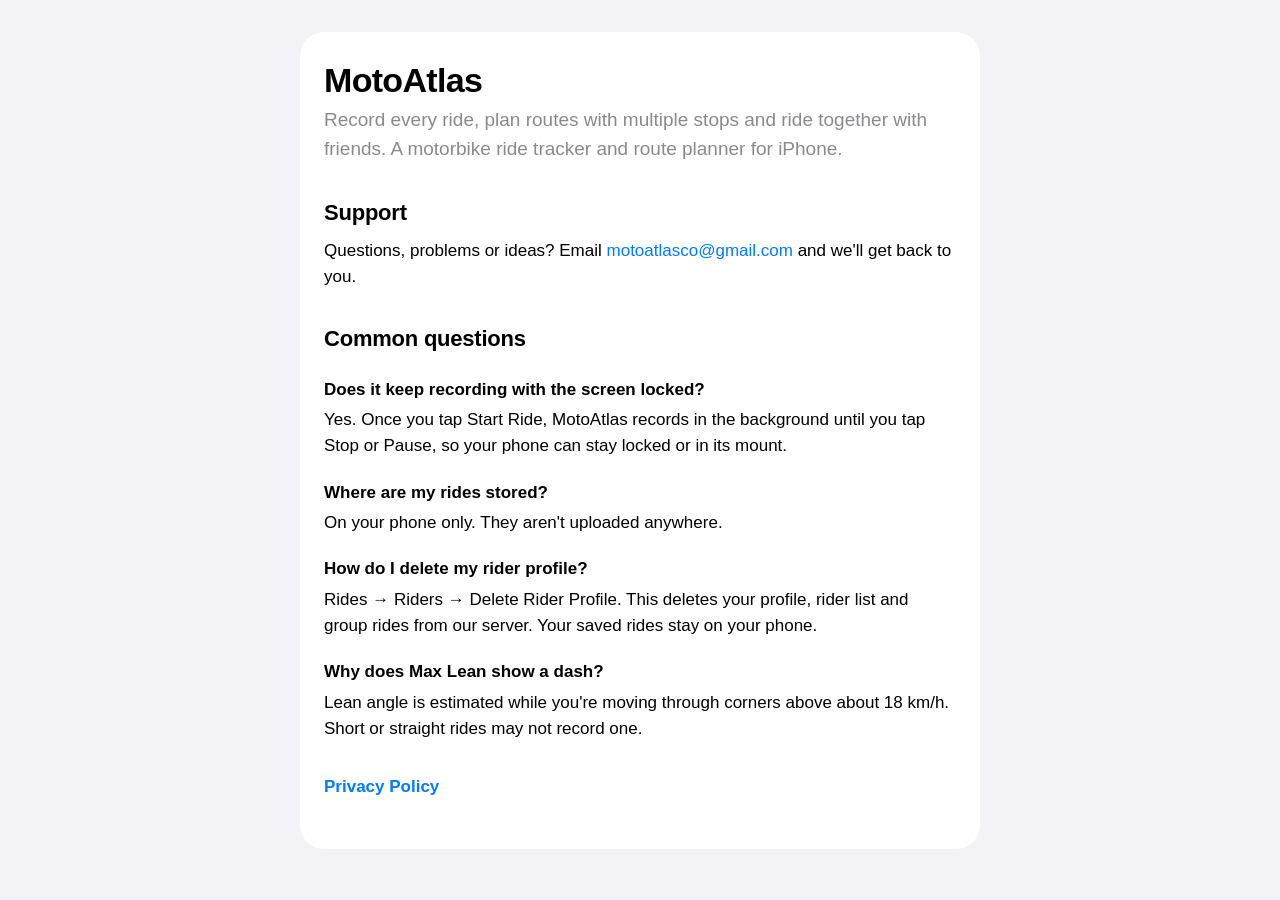
==== index.html @ a6af23c4 "MotoAtlas support page and privacy policy Co-Authored-By: Claude Opus 5.5 <noreply@anthropic.com>" ====
<!doctype html>
<html lang="en">
<head>
  <meta charset="utf-8">
  <meta name="viewport" content="width=device-width, initial-scale=1">
  <title>MotoAtlas Support</title>
  <meta name="description" content="MotoAtlas: motorbike ride tracker and route planner for iPhone. Support and contact.">
  <link rel="stylesheet" href="style.css">
</head>
<body>
  <main>
    <h1>MotoAtlas</h1>
    <p class="lede">Record every ride, plan routes with multiple stops and ride together with
      friends. A motorbike ride tracker and route planner for iPhone.</p>

    <h2>Support</h2>
    <p>Questions, problems or ideas? Email
      <a href="mailto:motoatlasco@gmail.com">motoatlasco@gmail.com</a> and we'll get back to
      you.</p>

    <h2>Common questions</h2>
    <h3>Does it keep recording with the screen locked?</h3>
    <p>Yes. Once you tap Start Ride, MotoAtlas records in the background until you tap Stop or
      Pause, so your phone can stay locked or in its mount.</p>
    <h3>Where are my rides stored?</h3>
    <p>On your phone only. They aren't uploaded anywhere.</p>
    <h3>How do I delete my rider profile?</h3>
    <p>Rides &rarr; Riders &rarr; Delete Rider Profile. This deletes your profile, rider list and
      group rides from our server. Your saved rides stay on your phone.</p>
    <h3>Why does Max Lean show a dash?</h3>
    <p>Lean angle is estimated while you're moving through corners above about 18 km/h. Short or
      straight rides may not record one.</p>

    <p class="links"><a href="privacy.html">Privacy Policy</a></p>
  </main>
</body>
</html>
---- style.css ----
:root {
  --text: #000000;
  --text-secondary: rgba(60, 60, 67, 0.6);
  --background: #f2f2f7;
  --card: #ffffff;
  --accent: #007aff;
  color-scheme: light dark;
}

@media (prefers-color-scheme: dark) {
  :root {
    --text: #ffffff;
    --text-secondary: rgba(235, 235, 245, 0.6);
    --background: #000000;
    --card: #1c1c1e;
    --accent: #0a84ff;
  }
}

* {
  box-sizing: border-box;
}

body {
  margin: 0;
  background: var(--background);
  color: var(--text);
  font: 17px/1.55 -apple-system, BlinkMacSystemFont, "SF Pro Text", "Helvetica Neue", Arial,
    sans-serif;
  -webkit-text-size-adjust: 100%;
}

main {
  max-width: 680px;
  margin: 32px auto;
  padding: 28px 24px 36px;
  background: var(--card);
  border-radius: 24px;
}

@media (max-width: 720px) {
  main {
    margin: 16px;
    padding: 24px 20px 28px;
  }
}

h1 {
  margin: 0 0 4px;
  font-size: 34px;
  line-height: 1.2;
  letter-spacing: -0.02em;
}

h2 {
  margin: 32px 0 8px;
  font-size: 22px;
  letter-spacing: -0.01em;
}

h3 {
  margin: 20px 0 4px;
  font-size: 17px;
}

p,
li {
  margin: 0 0 12px;
}

ul {
  padding-left: 22px;
}

a {
  color: var(--accent);
  text-decoration: none;
}

a:hover {
  text-decoration: underline;
}

.updated,
.back {
  color: var(--text-secondary);
  font-size: 15px;
}

.back {
  margin-bottom: 8px;
}

.lede {
  color: var(--text-secondary);
  font-size: 19px;
}

.links {
  margin-top: 32px;
  font-weight: 600;
}
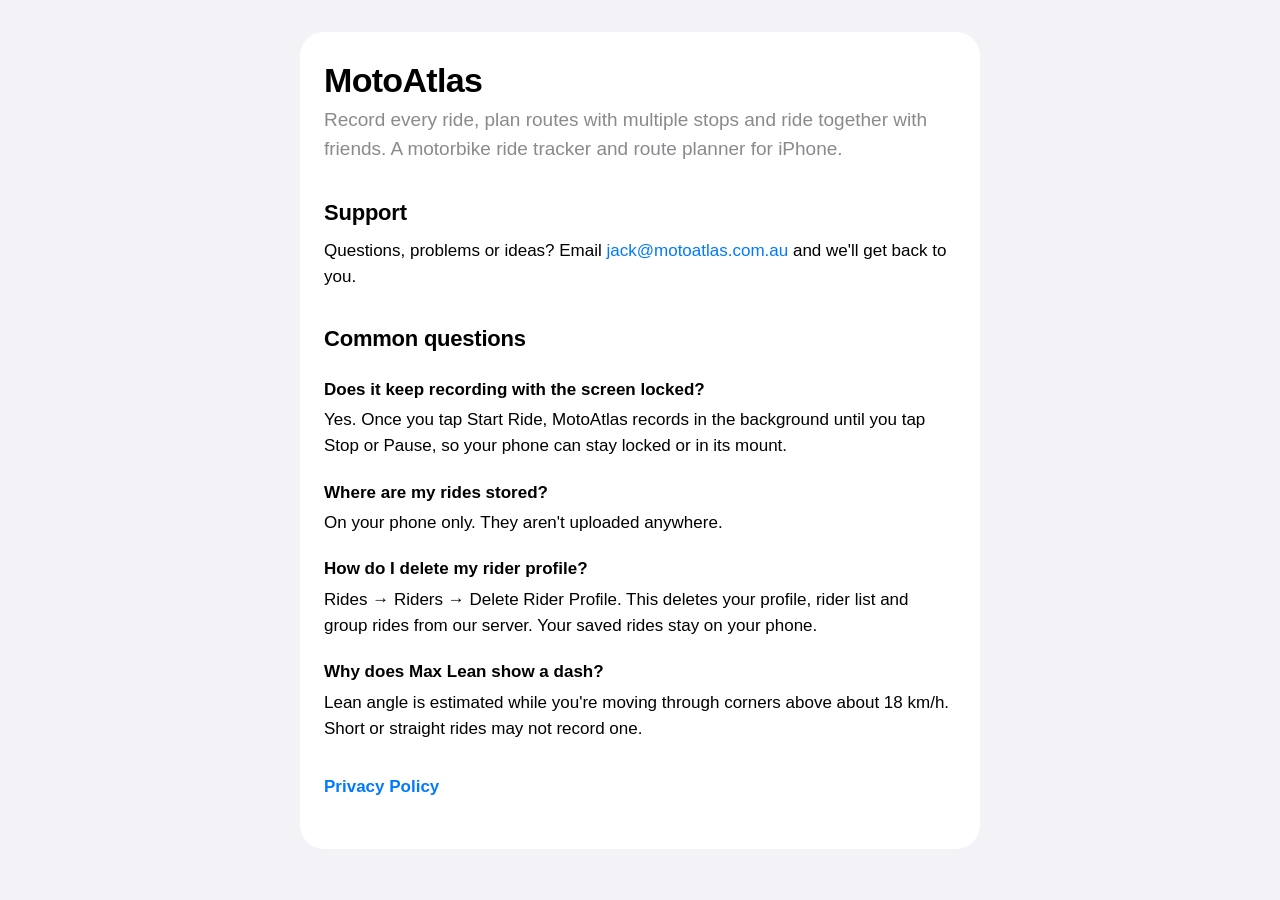
==== commit 002fb376: "Support page: contact email jack@motoatlas.com.au Co-Authored-By: Claude Opus 5.5 <noreply@anthropic" ====
--- a/index.html
+++ b/index.html
@@ -15,7 +15,7 @@
 
     <h2>Support</h2>
     <p>Questions, problems or ideas? Email
-      <a href="mailto:motoatlasco@gmail.com">motoatlasco@gmail.com</a> and we'll get back to
+      <a href="mailto:jack@motoatlas.com.au">jack@motoatlas.com.au</a> and we'll get back to
       you.</p>
 
     <h2>Common questions</h2>
